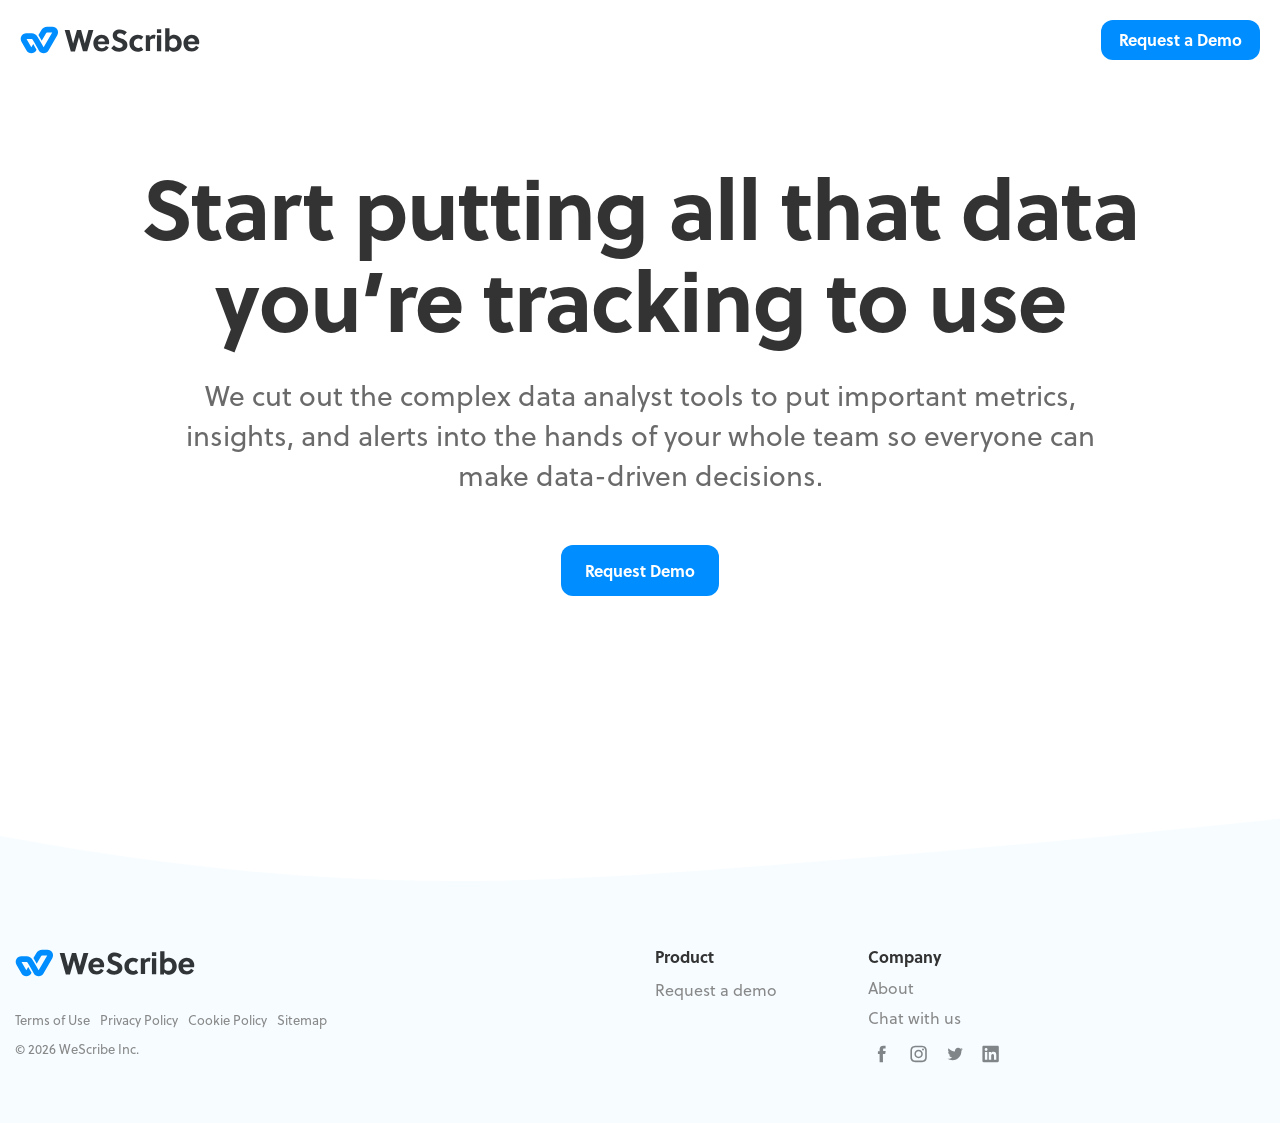
==== index.html @ 88d37bda "Add static snapshot of WeScribe marketing site Mirror of the 9 sitemap pages from the live WordPress" ====
<!DOCTYPE html>
<html lang="en-US" id="html">
<head>
  <!-- Google Tag Manager -->
  <script>(function(w,d,s,l,i){w[l]=w[l]||[];w[l].push({'gtm.start':
  new Date().getTime(),event:'gtm.js'});var f=d.getElementsByTagName(s)[0],
  j=d.createElement(s),dl=l!='dataLayer'?'&l='+l:'';j.async=true;j.src=
  'https://www.googletagmanager.com/gtm.js?id='+i+dl;f.parentNode.insertBefore(j,f);
  })(window,document,'script','dataLayer','GTM-MM86872');</script>
  <!-- End Google Tag Manager -->
	<meta charset="UTF-8">
	<meta name="viewport" content="width=device-width, initial-scale=1, shrink-to-fit=no">
  <!--[if IE]><link rel="shortcut icon" href="./wp-content/themes/wescribe-theme/favicon.ico"><![endif]-->
  <link rel="icon" href="./wp-content/themes/wescribe-theme/favicon.png">
  <link rel="apple-touch-icon-precomposed" href="./wp-content/themes/wescribe-theme/apple-touch-icon-precomposed.png">
	<link rel="profile" href="http://gmpg.org/xfn/11">
  <meta name='robots' content='max-image-preview:large' />

	<!-- This site is optimized with the Yoast SEO plugin v15.9 - https://yoast.com/wordpress/plugins/seo/ -->
	<title>WeScribe - Build a culture of clarity</title>
	<meta name="description" content="WeScribe helps team leaders keep everyone on the same page about the details that matter most." />
	<meta name="robots" content="index, follow, max-snippet:-1, max-image-preview:large, max-video-preview:-1" />
	<link rel="canonical" href="./index.html" />
	<meta property="og:locale" content="en_US" />
	<meta property="og:type" content="website" />
	<meta property="og:title" content="WeScribe - Build a culture of clarity" />
	<meta property="og:description" content="WeScribe helps team leaders keep everyone on the same page about the details that matter most." />
	<meta property="og:url" content="./index.html" />
	<meta property="og:site_name" content="WeScribe" />
	<meta property="article:publisher" content="https://www.facebook.com/WeScribeHQ/" />
	<meta property="article:modified_time" content="2021-03-30T22:20:10+00:00" />
	<meta property="og:image" content="./wp-content/uploads/2021/02/WeScribe-FacebookPostThumbnail.png" />
	<meta property="og:image:width" content="1200" />
	<meta property="og:image:height" content="628" />
	<meta name="twitter:card" content="summary_large_image" />
	<meta name="twitter:site" content="@wescribehq" />
	<script type="application/ld+json" class="yoast-schema-graph">{"@context":"https://schema.org","@graph":[{"@type":"WebSite","@id":"https://wescribe.com/#website","url":"https://wescribe.com/","name":"WeScribe","description":"Build a culture of clarity","potentialAction":[{"@type":"SearchAction","target":"https://wescribe.com/?s={search_term_string}","query-input":"required name=search_term_string"}],"inLanguage":"en-US"},{"@type":"WebPage","@id":"https://wescribe.com/#webpage","url":"https://wescribe.com/","name":"WeScribe - Build a culture of clarity","isPartOf":{"@id":"https://wescribe.com/#website"},"datePublished":"2019-04-30T07:01:51+00:00","dateModified":"2021-03-30T22:20:10+00:00","description":"WeScribe helps team leaders keep everyone on the same page about the details that matter most.","breadcrumb":{"@id":"https://wescribe.com/#breadcrumb"},"inLanguage":"en-US","potentialAction":[{"@type":"ReadAction","target":["https://wescribe.com/"]}]},{"@type":"BreadcrumbList","@id":"https://wescribe.com/#breadcrumb","itemListElement":[{"@type":"ListItem","position":1,"item":{"@type":"WebPage","@id":"https://wescribe.com/","url":"https://wescribe.com/","name":"Home"}}]}]}</script>
	<!-- / Yoast SEO plugin. -->


<link rel="alternate" type="application/rss+xml" title="WeScribe &raquo; Feed" href="https://wescribe.com/feed/" />
<link rel="alternate" type="application/rss+xml" title="WeScribe &raquo; Comments Feed" href="https://wescribe.com/comments/feed/" />
<link rel="alternate" title="oEmbed (JSON)" type="application/json+oembed" href="https://wescribe.com/wp-json/oembed/1.0/embed?url=https%3A%2F%2Fwescribe.com%2F" />
<link rel="alternate" title="oEmbed (XML)" type="text/xml+oembed" href="https://wescribe.com/wp-json/oembed/1.0/embed?url=https%3A%2F%2Fwescribe.com%2F&#038;format=xml" />
<style id="wp-img-auto-sizes-contain-inline-css">
img:is([sizes=auto i],[sizes^="auto," i]){contain-intrinsic-size:3000px 1500px}
/*# sourceURL=wp-img-auto-sizes-contain-inline-css */
</style>
<style id="wp-emoji-styles-inline-css">

	img.wp-smiley, img.emoji {
		display: inline !important;
		border: none !important;
		box-shadow: none !important;
		height: 1em !important;
		width: 1em !important;
		margin: 0 0.07em !important;
		vertical-align: -0.1em !important;
		background: none !important;
		padding: 0 !important;
	}
/*# sourceURL=wp-emoji-styles-inline-css */
</style>
<style id="wp-block-library-inline-css">
:root{--wp-block-synced-color:#7a00df;--wp-block-synced-color--rgb:122,0,223;--wp-bound-block-color:var(--wp-block-synced-color);--wp-editor-canvas-background:#ddd;--wp-admin-theme-color:#007cba;--wp-admin-theme-color--rgb:0,124,186;--wp-admin-theme-color-darker-10:#006ba1;--wp-admin-theme-color-darker-10--rgb:0,107,160.5;--wp-admin-theme-color-darker-20:#005a87;--wp-admin-theme-color-darker-20--rgb:0,90,135;--wp-admin-border-width-focus:2px}@media (min-resolution:192dpi){:root{--wp-admin-border-width-focus:1.5px}}.wp-element-button{cursor:pointer}:root .has-very-light-gray-background-color{background-color:#eee}:root .has-very-dark-gray-background-color{background-color:#313131}:root .has-very-light-gray-color{color:#eee}:root .has-very-dark-gray-color{color:#313131}:root .has-vivid-green-cyan-to-vivid-cyan-blue-gradient-background{background:linear-gradient(135deg,#00d084,#0693e3)}:root .has-purple-crush-gradient-background{background:linear-gradient(135deg,#34e2e4,#4721fb 50%,#ab1dfe)}:root .has-hazy-dawn-gradient-background{background:linear-gradient(135deg,#faaca8,#dad0ec)}:root .has-subdued-olive-gradient-background{background:linear-gradient(135deg,#fafae1,#67a671)}:root .has-atomic-cream-gradient-background{background:linear-gradient(135deg,#fdd79a,#004a59)}:root .has-nightshade-gradient-background{background:linear-gradient(135deg,#330968,#31cdcf)}:root .has-midnight-gradient-background{background:linear-gradient(135deg,#020381,#2874fc)}:root{--wp--preset--font-size--normal:16px;--wp--preset--font-size--huge:42px}.has-regular-font-size{font-size:1em}.has-larger-font-size{font-size:2.625em}.has-normal-font-size{font-size:var(--wp--preset--font-size--normal)}.has-huge-font-size{font-size:var(--wp--preset--font-size--huge)}:root .has-text-align-center{text-align:center}:root .has-text-align-left{text-align:left}:root .has-text-align-right{text-align:right}.has-fit-text{white-space:nowrap!important}#end-resizable-editor-section{display:none}.aligncenter{clear:both}.items-justified-left{justify-content:flex-start}.items-justified-center{justify-content:center}.items-justified-right{justify-content:flex-end}.items-justified-space-between{justify-content:space-between}.screen-reader-text{word-wrap:normal!important;border:0;clip-path:inset(50%);height:1px;margin:-1px;overflow:hidden;padding:0;position:absolute;width:1px;word-break:normal!important}.screen-reader-text:focus{background-color:#ddd;clip-path:none;color:#444;display:block;font-size:1em;height:auto;left:5px;line-height:normal;padding:15px 23px 14px;text-decoration:none;top:5px;width:auto;z-index:100000}html :where(.has-border-color){border-style:solid}html :where([style^=border-color],[style*=";border-color"],[style*="; border-color"]){border-style:solid}html :where([style^=border-top-color],[style*=";border-top-color"],[style*="; border-top-color"]){border-top-style:solid}html :where([style^=border-right-color],[style*=";border-right-color"],[style*="; border-right-color"]){border-right-style:solid}html :where([style^=border-bottom-color],[style*=";border-bottom-color"],[style*="; border-bottom-color"]){border-bottom-style:solid}html :where([style^=border-left-color],[style*=";border-left-color"],[style*="; border-left-color"]){border-left-style:solid}html :where([style^=border-width],[style*=";border-width"],[style*="; border-width"]){border-style:solid}html :where([style^=border-top-width],[style*=";border-top-width"],[style*="; border-top-width"]){border-top-style:solid}html :where([style^=border-right-width],[style*=";border-right-width"],[style*="; border-right-width"]){border-right-style:solid}html :where([style^=border-bottom-width],[style*=";border-bottom-width"],[style*="; border-bottom-width"]){border-bottom-style:solid}html :where([style^=border-left-width],[style*=";border-left-width"],[style*="; border-left-width"]){border-left-style:solid}html :where(img[class*=wp-image-]){height:auto;max-width:100%}:where(figure){margin:0 0 1em}html :where(.is-position-sticky){--wp-admin--admin-bar--position-offset:var(--wp-admin--admin-bar--height,0px)}@media screen and (max-width:600px){html :where(.is-position-sticky){--wp-admin--admin-bar--position-offset:0px}}

/*# sourceURL=/wp-includes/css/dist/block-library/common.min.css */
</style>
<style id="classic-theme-styles-inline-css">
/*! This file is auto-generated */
.wp-block-button__link{color:#fff;background-color:#32373c;border-radius:9999px;box-shadow:none;text-decoration:none;padding:calc(.667em + 2px) calc(1.333em + 2px);font-size:1.125em}.wp-block-file__button{background:#32373c;color:#fff;text-decoration:none}
/*# sourceURL=/wp-includes/css/classic-themes.min.css */
</style>

<style id="global-styles-inline-css">
:root{--wp--preset--aspect-ratio--square: 1;--wp--preset--aspect-ratio--4-3: 4/3;--wp--preset--aspect-ratio--3-4: 3/4;--wp--preset--aspect-ratio--3-2: 3/2;--wp--preset--aspect-ratio--2-3: 2/3;--wp--preset--aspect-ratio--16-9: 16/9;--wp--preset--aspect-ratio--9-16: 9/16;--wp--preset--color--black: #000000;--wp--preset--color--cyan-bluish-gray: #abb8c3;--wp--preset--color--white: #ffffff;--wp--preset--color--pale-pink: #f78da7;--wp--preset--color--vivid-red: #cf2e2e;--wp--preset--color--luminous-vivid-orange: #ff6900;--wp--preset--color--luminous-vivid-amber: #fcb900;--wp--preset--color--light-green-cyan: #7bdcb5;--wp--preset--color--vivid-green-cyan: #00d084;--wp--preset--color--pale-cyan-blue: #8ed1fc;--wp--preset--color--vivid-cyan-blue: #0693e3;--wp--preset--color--vivid-purple: #9b51e0;--wp--preset--gradient--vivid-cyan-blue-to-vivid-purple: linear-gradient(135deg,rgb(6,147,227) 0%,rgb(155,81,224) 100%);--wp--preset--gradient--light-green-cyan-to-vivid-green-cyan: linear-gradient(135deg,rgb(122,220,180) 0%,rgb(0,208,130) 100%);--wp--preset--gradient--luminous-vivid-amber-to-luminous-vivid-orange: linear-gradient(135deg,rgb(252,185,0) 0%,rgb(255,105,0) 100%);--wp--preset--gradient--luminous-vivid-orange-to-vivid-red: linear-gradient(135deg,rgb(255,105,0) 0%,rgb(207,46,46) 100%);--wp--preset--gradient--very-light-gray-to-cyan-bluish-gray: linear-gradient(135deg,rgb(238,238,238) 0%,rgb(169,184,195) 100%);--wp--preset--gradient--cool-to-warm-spectrum: linear-gradient(135deg,rgb(74,234,220) 0%,rgb(151,120,209) 20%,rgb(207,42,186) 40%,rgb(238,44,130) 60%,rgb(251,105,98) 80%,rgb(254,248,76) 100%);--wp--preset--gradient--blush-light-purple: linear-gradient(135deg,rgb(255,206,236) 0%,rgb(152,150,240) 100%);--wp--preset--gradient--blush-bordeaux: linear-gradient(135deg,rgb(254,205,165) 0%,rgb(254,45,45) 50%,rgb(107,0,62) 100%);--wp--preset--gradient--luminous-dusk: linear-gradient(135deg,rgb(255,203,112) 0%,rgb(199,81,192) 50%,rgb(65,88,208) 100%);--wp--preset--gradient--pale-ocean: linear-gradient(135deg,rgb(255,245,203) 0%,rgb(182,227,212) 50%,rgb(51,167,181) 100%);--wp--preset--gradient--electric-grass: linear-gradient(135deg,rgb(202,248,128) 0%,rgb(113,206,126) 100%);--wp--preset--gradient--midnight: linear-gradient(135deg,rgb(2,3,129) 0%,rgb(40,116,252) 100%);--wp--preset--font-size--small: 13px;--wp--preset--font-size--medium: 20px;--wp--preset--font-size--large: 36px;--wp--preset--font-size--x-large: 42px;--wp--preset--spacing--20: 0.44rem;--wp--preset--spacing--30: 0.67rem;--wp--preset--spacing--40: 1rem;--wp--preset--spacing--50: 1.5rem;--wp--preset--spacing--60: 2.25rem;--wp--preset--spacing--70: 3.38rem;--wp--preset--spacing--80: 5.06rem;--wp--preset--shadow--natural: 6px 6px 9px rgba(0, 0, 0, 0.2);--wp--preset--shadow--deep: 12px 12px 50px rgba(0, 0, 0, 0.4);--wp--preset--shadow--sharp: 6px 6px 0px rgba(0, 0, 0, 0.2);--wp--preset--shadow--outlined: 6px 6px 0px -3px rgb(255, 255, 255), 6px 6px rgb(0, 0, 0);--wp--preset--shadow--crisp: 6px 6px 0px rgb(0, 0, 0);}.wp-block-button{--wp--preset--dimension--25: 25%;--wp--preset--dimension--50: 50%;--wp--preset--dimension--75: 75%;--wp--preset--dimension--100: 100%;}:where(body) { margin: 0; }:where(.is-layout-flex){gap: 0.5em;}:where(.is-layout-grid){gap: 0.5em;}body .is-layout-flex{display: flex;}.is-layout-flex{flex-wrap: wrap;align-items: center;}.is-layout-flex > :is(*, div){margin: 0;}body .is-layout-grid{display: grid;}.is-layout-grid > :is(*, div){margin: 0;}body{padding-top: 0px;padding-right: 0px;padding-bottom: 0px;padding-left: 0px;}:root :where(.wp-element-button, .wp-block-button__link){background-color: #32373c;border-width: 0;color: #fff;font-family: inherit;font-size: inherit;font-style: inherit;font-weight: inherit;letter-spacing: inherit;line-height: inherit;padding-top: calc(0.667em + 2px);padding-right: calc(1.333em + 2px);padding-bottom: calc(0.667em + 2px);padding-left: calc(1.333em + 2px);text-decoration: none;text-transform: inherit;}.has-black-color{color: var(--wp--preset--color--black) !important;}.has-cyan-bluish-gray-color{color: var(--wp--preset--color--cyan-bluish-gray) !important;}.has-white-color{color: var(--wp--preset--color--white) !important;}.has-pale-pink-color{color: var(--wp--preset--color--pale-pink) !important;}.has-vivid-red-color{color: var(--wp--preset--color--vivid-red) !important;}.has-luminous-vivid-orange-color{color: var(--wp--preset--color--luminous-vivid-orange) !important;}.has-luminous-vivid-amber-color{color: var(--wp--preset--color--luminous-vivid-amber) !important;}.has-light-green-cyan-color{color: var(--wp--preset--color--light-green-cyan) !important;}.has-vivid-green-cyan-color{color: var(--wp--preset--color--vivid-green-cyan) !important;}.has-pale-cyan-blue-color{color: var(--wp--preset--color--pale-cyan-blue) !important;}.has-vivid-cyan-blue-color{color: var(--wp--preset--color--vivid-cyan-blue) !important;}.has-vivid-purple-color{color: var(--wp--preset--color--vivid-purple) !important;}.has-black-background-color{background-color: var(--wp--preset--color--black) !important;}.has-cyan-bluish-gray-background-color{background-color: var(--wp--preset--color--cyan-bluish-gray) !important;}.has-white-background-color{background-color: var(--wp--preset--color--white) !important;}.has-pale-pink-background-color{background-color: var(--wp--preset--color--pale-pink) !important;}.has-vivid-red-background-color{background-color: var(--wp--preset--color--vivid-red) !important;}.has-luminous-vivid-orange-background-color{background-color: var(--wp--preset--color--luminous-vivid-orange) !important;}.has-luminous-vivid-amber-background-color{background-color: var(--wp--preset--color--luminous-vivid-amber) !important;}.has-light-green-cyan-background-color{background-color: var(--wp--preset--color--light-green-cyan) !important;}.has-vivid-green-cyan-background-color{background-color: var(--wp--preset--color--vivid-green-cyan) !important;}.has-pale-cyan-blue-background-color{background-color: var(--wp--preset--color--pale-cyan-blue) !important;}.has-vivid-cyan-blue-background-color{background-color: var(--wp--preset--color--vivid-cyan-blue) !important;}.has-vivid-purple-background-color{background-color: var(--wp--preset--color--vivid-purple) !important;}.has-black-border-color{border-color: var(--wp--preset--color--black) !important;}.has-cyan-bluish-gray-border-color{border-color: var(--wp--preset--color--cyan-bluish-gray) !important;}.has-white-border-color{border-color: var(--wp--preset--color--white) !important;}.has-pale-pink-border-color{border-color: var(--wp--preset--color--pale-pink) !important;}.has-vivid-red-border-color{border-color: var(--wp--preset--color--vivid-red) !important;}.has-luminous-vivid-orange-border-color{border-color: var(--wp--preset--color--luminous-vivid-orange) !important;}.has-luminous-vivid-amber-border-color{border-color: var(--wp--preset--color--luminous-vivid-amber) !important;}.has-light-green-cyan-border-color{border-color: var(--wp--preset--color--light-green-cyan) !important;}.has-vivid-green-cyan-border-color{border-color: var(--wp--preset--color--vivid-green-cyan) !important;}.has-pale-cyan-blue-border-color{border-color: var(--wp--preset--color--pale-cyan-blue) !important;}.has-vivid-cyan-blue-border-color{border-color: var(--wp--preset--color--vivid-cyan-blue) !important;}.has-vivid-purple-border-color{border-color: var(--wp--preset--color--vivid-purple) !important;}.has-vivid-cyan-blue-to-vivid-purple-gradient-background{background: var(--wp--preset--gradient--vivid-cyan-blue-to-vivid-purple) !important;}.has-light-green-cyan-to-vivid-green-cyan-gradient-background{background: var(--wp--preset--gradient--light-green-cyan-to-vivid-green-cyan) !important;}.has-luminous-vivid-amber-to-luminous-vivid-orange-gradient-background{background: var(--wp--preset--gradient--luminous-vivid-amber-to-luminous-vivid-orange) !important;}.has-luminous-vivid-orange-to-vivid-red-gradient-background{background: var(--wp--preset--gradient--luminous-vivid-orange-to-vivid-red) !important;}.has-very-light-gray-to-cyan-bluish-gray-gradient-background{background: var(--wp--preset--gradient--very-light-gray-to-cyan-bluish-gray) !important;}.has-cool-to-warm-spectrum-gradient-background{background: var(--wp--preset--gradient--cool-to-warm-spectrum) !important;}.has-blush-light-purple-gradient-background{background: var(--wp--preset--gradient--blush-light-purple) !important;}.has-blush-bordeaux-gradient-background{background: var(--wp--preset--gradient--blush-bordeaux) !important;}.has-luminous-dusk-gradient-background{background: var(--wp--preset--gradient--luminous-dusk) !important;}.has-pale-ocean-gradient-background{background: var(--wp--preset--gradient--pale-ocean) !important;}.has-electric-grass-gradient-background{background: var(--wp--preset--gradient--electric-grass) !important;}.has-midnight-gradient-background{background: var(--wp--preset--gradient--midnight) !important;}.has-small-font-size{font-size: var(--wp--preset--font-size--small) !important;}.has-medium-font-size{font-size: var(--wp--preset--font-size--medium) !important;}.has-large-font-size{font-size: var(--wp--preset--font-size--large) !important;}.has-x-large-font-size{font-size: var(--wp--preset--font-size--x-large) !important;}
/*# sourceURL=global-styles-inline-css */
</style>

<link rel='stylesheet' id='arve-main-css' href='./wp-content/plugins/advanced-responsive-video-embedder/build/main.0527fdb8.css' media='all' />
<link rel='stylesheet' id='contact-form-7-css' href='./wp-content/plugins/contact-form-7/includes/css/styles.9b154629.css' media='all' />
<link rel='stylesheet' id='understrap-styles-css' href='./wp-content/themes/wescribe-theme/css/theme.min.dc6bc80a.css' media='all' />
<script id="wp-polyfill-js" src="./wp-includes/js/dist/vendor/wp-polyfill.min.de570700.js"></script>
<script async="async" id="arve-main-js" src="./wp-content/plugins/advanced-responsive-video-embedder/build/main.0527fdb8.js"></script>
<script id="jquery-core-js" src="./wp-includes/js/jquery/jquery.min.42f31d5c.js"></script>
<script id="jquery-migrate-js" src="./wp-includes/js/jquery/jquery-migrate.min.6b8fc336.js"></script>
<link rel="https://api.w.org/" href="https://wescribe.com/wp-json/" /><link rel="alternate" title="JSON" type="application/json" href="https://wescribe.com/wp-json/wp/v2/pages/5" /><link rel="EditURI" type="application/rsd+xml" title="RSD" href="https://wescribe.com/xmlrpc.php?rsd" />
<meta name="generator" content="WordPress 7.1.3" />
<link rel='shortlink' href='./index.html' />
<meta name="mobile-web-app-capable" content="yes">
<meta name="apple-mobile-web-app-capable" content="yes">
<meta name="apple-mobile-web-app-title" content="WeScribe - Build a culture of clarity">
<meta name="generator" content="Powered by WPBakery Page Builder - drag and drop page builder for WordPress."/>
<noscript><style> .wpb_animate_when_almost_visible { opacity: 1; }</style></noscript>  <link rel="stylesheet" href="./assets/external/use.typekit.net/sei1mdv.css">
</head>

<body class="home wp-singular page-template page-template-page-templates page-template-homepage page-template-page-templateshomepage-php page page-id-5 wp-embed-responsive wp-theme-wescribe-theme wpb-js-composer js-comp-ver-6.2.0 vc_responsive" itemscope itemtype="http://schema.org/WebSite">
<!-- Google Tag Manager (noscript) -->
<noscript><iframe src="https://www.googletagmanager.com/ns.html?id=GTM-MM86872"
height="0" width="0" style="display:none;visibility:hidden"></iframe></noscript>
<!-- End Google Tag Manager (noscript) -->
<div class="site" id="page">

	<!-- ******************* The Navbar Area ******************* -->
	<header id="wrapper-navbar">

		<a class="skip-link sr-only sr-only-focusable" href="./index.html#content">Skip to content</a>

		<div id="main-nav" class="navbar navbar-expand-md navbar-light" aria-labelledby="main-nav-label">

			<h2 id="main-nav-label" class="sr-only">
				Main Navigation			</h2>

      
          
            <h1 class="logo">
              <a rel="home" href="./index.html" title="WeScribe" itemprop="url">
                <svg version="1.1" id="Layer_1"  x="0px" y="0px" viewBox="0 0 200 40" style="enable-background:new 0 0 200 40;" xml:space="preserve">
                  <title>WeScribe</title>
                  <style type="text/css">
                    .st0{fill:#323538;}
                    .st1{fill:#008DFF;}
                  </style>
                  <g>
                    <g>
                      <path class="st0" d="M71.99,23.96L71.99,23.96l4.12-15.21h5.39l-6.81,23.76h-4.75L65.5,16.99l0,0l-4.44,15.68h-4.59L49.66,8.75
                        h5.39L59,23.96l0,0l4.28-15.21h4.59L71.99,23.96z"/>
                    </g>
                    <g>
                      <path class="st0" d="M86.41,24.75c0.32,2.38,1.9,4.28,4.44,4.28c2.38,0,3.49-0.95,4.59-2.69l3.17,2.06
                        c-2.06,3.01-4.28,4.44-8.08,4.44c-5.39,0-9.03-3.8-9.03-9.19s3.96-9.5,9.03-9.5c4.91,0,8.55,3.49,8.55,8.24
                        c0,0.79-0.16,1.58-0.32,2.22H86.41V24.75z M94.33,21.58c-0.16-2.06-1.58-3.49-3.49-3.49c-2.38,0-3.64,1.43-4.12,3.49H94.33z"/>
                    </g>
                    <g>
                      <path class="st0" d="M110.96,12.55c-1.58,0-3.17,0.79-3.17,2.38c0,1.9,2.22,2.38,4.12,3.01c3.49,1.11,7.45,2.69,7.45,7.6
                        c0,5.23-4.91,7.45-9.03,7.45c-3.64,0-6.49-1.43-9.03-3.96l3.17-3.17c1.9,1.9,3.49,3.01,5.86,3.01c1.9,0,3.8-0.95,3.8-3.01
                        s-2.22-2.85-4.59-3.64c-3.17-1.11-6.49-2.53-6.49-7.13s3.8-6.65,7.76-6.65c3.01,0,5.39,0.95,7.92,2.85l-2.85,3.49
                        C114.61,13.51,112.86,12.55,110.96,12.55z"/>
                    </g>
                    <g>
                      <path class="st0" d="M136.94,30.77c-1.74,1.58-3.8,2.22-6.34,2.22c-5.23,0-9.03-3.8-9.03-9.35c0-5.23,3.8-9.35,9.19-9.35
                        c2.38,0,4.59,0.79,6.34,2.22l-2.53,3.33c-0.95-0.95-2.06-1.43-3.49-1.43c-2.69,0-4.59,2.38-4.59,5.23c0,3.01,2.06,5.23,4.59,5.23
                        c1.27,0,2.38-0.32,3.49-1.43L136.94,30.77z"/>
                    </g>
                    <g>
                      <path class="st0" d="M144.23,16.99c0.95-1.58,2.38-2.85,4.12-2.85c0.95,0,1.74,0.16,2.38,0.48l-1.11,4.28
                        c-0.48-0.32-1.11-0.48-1.74-0.48c-1.43,0-2.69,0.79-3.33,1.9v12.04h-4.75V14.61h4.12L144.23,16.99z"/>
                    </g>
                    <g>
                      <path class="st0" d="M152.15,12.24V8.12h4.75v4.12H152.15z M152.15,32.51v-17.9h4.75v17.9H152.15z"/>
                    </g>
                    <g>
                      <path class="st0" d="M166.09,7.01v9.5c1.27-1.58,3.49-2.22,5.23-2.22c4.75,0,8.4,4.28,8.4,9.35s-3.49,9.35-8.4,9.35
                        c-1.9,0-4.28-0.63-5.54-2.53l-0.32,2.22h-4.12V7.01H166.09z M166.09,26.81c1.27,1.43,2.53,1.9,4.12,1.9
                        c3.17,0,4.59-2.69,4.59-5.23c0-2.69-1.74-5.07-4.44-5.07c-1.58,0-3.17,0.63-4.28,2.38V26.81z"/>
                    </g>
                    <g>
                      <path class="st0" d="M186.53,24.75c0.32,2.38,1.9,4.28,4.44,4.28c2.38,0,3.49-0.95,4.59-2.69l3.17,2.06
                        c-2.06,3.01-4.28,4.44-8.08,4.44c-5.39,0-9.03-3.8-9.03-9.19s3.96-9.5,9.03-9.5c4.91,0,8.55,3.49,8.55,8.24
                        c0,0.79-0.16,1.58-0.32,2.22h-12.36V24.75z M194.29,21.58c-0.16-2.06-1.58-3.49-3.49-3.49c-2.38,0-3.64,1.43-4.12,3.49H194.29z"/>
                    </g>
                  </g>
                  <path class="st1" d="M41.42,8.46c-1.12-1.93-3.12-3.09-5.35-3.09h-6.01c-2.64,0-5.1,1.42-6.42,3.71l-3.16,5.4l3.65,6.33l4.99-8.56v0
                    c0.19-0.33,0.55-0.54,0.94-0.54h5.74l-9.54,16.42l-3.18-5.51v0l-3.66-6.33l0.04-0.08l-0.04,0.08C18.1,14,15.64,12.58,13,12.58H6.99
                    c-2.23,0-4.23,1.16-5.35,3.09c-1.12,1.94-1.12,4.24,0,6.18l5.59,9.69c1.12,1.94,3.12,3.09,5.35,3.09s4.24-1.15,5.35-3.09l0.44-0.77
                    l-3.66-6.33l-2.13,3.7l-5.32-9.22H13c0.39,0,0.74,0.21,0.94,0.54l1.83,3.17l3.66,6.34l1.49,2.58c1.12,1.93,3.12,3.09,5.35,3.09
                    c2.23,0,4.24-1.15,5.35-3.09l9.81-16.89C42.54,12.71,42.54,10.4,41.42,8.46z"/>
                </svg>
              </a>
            </h1>

          
        <div id="mobile-nav-toggle">
          <button class="hamburger hamburger--squeeze is-inactive" type="button">
            <span class="hamburger-box">
              <span class="hamburger-inner"></span>
            </span>
          </button>
        </div>

        <div id="navbarNavDropdown" class="collapse navbar-collapse">
				<!-- The WordPress Menu goes here -->
				        <ul class="auth-btns small-screen">
          
                <li class="hide">
                  <a href="https://app.wescribe.com/login" class="btn">Login</a>
                </li>
                <li class="hide">
                  <a href="https://app.wescribe.com/signup" class="btn">Signup</a>
                </li>
                <li>
                  <a href="./demo/index.html" class="btn">Request a Demo</a>
                </li>
                      </ul>
      </div>
      
      <ul class="auth-btns large-screen">
        
              <li class="hide">
                <a href="https://app.wescribe.com/login" class="btn">Login</a>
              </li>
              <li class="hide">
                <a href="https://app.wescribe.com/signup" class="btn">Signup</a>
              </li>
              <li>
                  <a href="./demo/index.html" class="btn">Request a Demo</a>
                </li>
                  </ul>

    </div><!-- .site-navigation -->

  </header><!-- #wrapper-navbar end -->

  <div id="mobile-navigation">
    <div class="mobile-navigation-content">
      <nav>
                <ul>
          <li><a href="https://app.wescribe.com/login" class="btn btn-medium btn-primary-outline">Login</a></li>
          <li><a href="https://app.wescribe.com/signup" class="btn btn-medium btn-primary">Signup</a></li>
        </ul>
      </nav>
    </div>
  </div>

<div class="wrapper" id="page-wrapper">

  <div class="homepage-hero">
  <div class="container-fluid" style="position: relative;">
    <div class="row hero-row">

      <div class="col-md-12">
        <div class="hero-content hero-fadein-text">
          <h2 class="h1 max-1000">
            Start putting all that data you’re tracking to use
          </h2>
          <p>
            We cut out the complex data analyst tools to put important metrics, insights, and alerts into the hands of your whole team so everyone can make data-driven decisions.
          </p>
          <a href="./demo/index.html" class="btn btn-large hide" onClick="_gaq.push(['_trackEvent', 'Demo', 'click', 'Homepage hero button', '0']);">Request a Demo</a>
          <a href="./demo/index.html" class="btn btn-large hide" onClick="ga('send', 'event', [Demo], [Request Demo Button], [Homepage Hero Request Demo v2]);">Request Demo</a>
          <a href="./demo/index.html" class="btn btn-large hide" onClick="ga('send', 'event', 'Demo', 'Request Demo Button', 'Homepage Hero Request Demo v3');">Request Demo</a>
          <a href="./demo/index.html" class="btn btn-large" onClick="gtag('event','click',{'event_category':'clicktrack','event_label':'conversionv3'});">Request Demo</a>
          <a href="./demo/index.html" class="btn btn-large hide" onclick="ga('send', 'event', 'eventForm', 'eventCotizar', 'eventHome');">Universal analytics.js </a>
          <a href="./demo/index.html" class="btn btn-large hide" onclick="gtag('event', 'eventCotizar', {'event_category' : 'eventForm', 'event_label' : 'eventHome'});"> Global Site Tag gtag.js</a>
        </div>
      </div>
      <div class="col-md-12 hero-fadein-visuals hide">
        <img data-src="./wp-content/themes/wescribe-theme/img/homepage/hero-background-shape.svg" alt="Hero Background" class="hero-bg lazy" />
        <div class="hero-visuals">
          <div class="hero-visuals-content">
            <div class="editor hero-visual">
              <img data-src="./wp-content/themes/wescribe-theme/img/homepage/hero-visual-editor.png" alt="Update editor" class="lazy" />
            </div>
            <div class="editor-dropzone hero-visual dropzone-fade">
              <img data-src="./wp-content/themes/wescribe-theme/img/homepage/hero-visual-editor-dropzone.png" alt="Update editor dropzone" class="lazy default-styling" />
            </div>
            <div class="file1 hero-visual bounce1">
              <img data-src="./wp-content/themes/wescribe-theme/img/homepage/hero-visual-file1.png" alt="File attachment" class="lazy" />
            </div>
            <div class="chart hero-visual side-bounce">
              <img data-src="./wp-content/themes/wescribe-theme/img/homepage/hero-visual-chart.png" alt="Chart" class="lazy" />
            </div>
            <div class="file2 hero-visual bounce2">
              <img data-src="./wp-content/themes/wescribe-theme/img/homepage/hero-visual-file2.png" alt="File attachment" class="lazy" />
            </div>
          </div>
        </div>
      </div>
    </div>
  </div>
</div>

</div><!-- #page-wrapper -->


<div class="pre-footer-cta hide">
  <div class="container-fluid">
    <div class="row">
      <div class="col-12">
          <div class="team-emojis">
            <div class="emoji one">🙋🏻</div>
            <div class="emoji two">🙌</div>
            <div class="emoji three">🙋🏾‍♀️</div>
          </div>
          <h3 class="mb-4">Try WeScribe with your team</h3>
          <a href="https://app.wescribe.com/signup" class="btn btn-large">Start your free account</a>
      </div>
    </div>
  </div>
</div>

<footer>
  <div class="container-fluid">
    <div class="row">
      <div class="col-12 col-md-6 order-md-last">
        <div class="row">
          <div class="col-4 footer-nav-col">
            <div class="nav-heading">Product</div>
            <ul>
              <li><a href="./index.html" class="hide">Features</a></li>
              <li class="hide"><a href="./pricing/index.html">Pricing</a></li>
              <li><a href="./demo/index.html">Request a demo</a></li>
            </ul>
          </div>

          <div class="col-4 footer-nav-col hide">
            <div class="nav-heading">Solutions</div>
            <ul>
              <li><a href="./index.html">Link</a></li>
              <li><a href="./index.html">Link</a></li>
              <li><a href="./index.html">Link</a></li>
              <li><a href="./index.html">Link</a></li>
            </ul>
          </div>

          <div class="col-4 footer-nav-col">
            <div class="nav-heading">Company</div>
            <ul>
              <li><a href="./about/index.html">About</a></li>
              <li><a class="drift-open-chat">Chat with us</a></li>
              <li>
                <ul class="social">
                  <li><a href="https://facebook.com/wescribehq" class="facebook" target="_blank" onClick="_gaq.push([‘_trackEvent’, ‘Footer Social’, ‘click’, ‘Facebook’, ‘0’]);">Facebook</a></li>
                  <li><a href="https://instagram.com/wescribehq" class="instagram" target="_blank" onClick="_gaq.push([‘_trackEvent’, ‘Footer Social’, ‘click’, ‘Instagram’, ‘0’]);">>Instagram</a></li>
                  <li><a href="https://twitter.com/wescribehq" class="twitter" target="_blank" onClick="_gaq.push([‘_trackEvent’, ‘Footer Social’, ‘click’, ‘Twitter’, ‘0’]);">>Twitter</a></li>
                  <li><a href="https://www.linkedin.com/company/wescribehq/" class="linkedin" target="_blank" onClick="_gaq.push([‘_trackEvent’, ‘Footer Social’, ‘click’, ‘LinkedIn’, ‘0’]);">>LinkedIn</a></li>
                </ul>
              </li>
            </ul>

          </div>
        </div>
      </div>
      <div class="col-12 col-md-6">
        <svg version="1.1" id="footer-logo"  x="0px" y="0px" viewBox="0 0 200 40" style="enable-background:new 0 0 200 40;" xml:space="preserve">
          <title>WeScribe</title>
          <style type="text/css">
            .st0{fill:#323538;}
            .st1{fill:#008DFF;}
          </style>
          <g>
            <g>
              <path class="st0" d="M71.99,23.96L71.99,23.96l4.12-15.21h5.39l-6.81,23.76h-4.75L65.5,16.99l0,0l-4.44,15.68h-4.59L49.66,8.75
                h5.39L59,23.96l0,0l4.28-15.21h4.59L71.99,23.96z"/>
            </g>
            <g>
              <path class="st0" d="M86.41,24.75c0.32,2.38,1.9,4.28,4.44,4.28c2.38,0,3.49-0.95,4.59-2.69l3.17,2.06
                c-2.06,3.01-4.28,4.44-8.08,4.44c-5.39,0-9.03-3.8-9.03-9.19s3.96-9.5,9.03-9.5c4.91,0,8.55,3.49,8.55,8.24
                c0,0.79-0.16,1.58-0.32,2.22H86.41V24.75z M94.33,21.58c-0.16-2.06-1.58-3.49-3.49-3.49c-2.38,0-3.64,1.43-4.12,3.49H94.33z"/>
            </g>
            <g>
              <path class="st0" d="M110.96,12.55c-1.58,0-3.17,0.79-3.17,2.38c0,1.9,2.22,2.38,4.12,3.01c3.49,1.11,7.45,2.69,7.45,7.6
                c0,5.23-4.91,7.45-9.03,7.45c-3.64,0-6.49-1.43-9.03-3.96l3.17-3.17c1.9,1.9,3.49,3.01,5.86,3.01c1.9,0,3.8-0.95,3.8-3.01
                s-2.22-2.85-4.59-3.64c-3.17-1.11-6.49-2.53-6.49-7.13s3.8-6.65,7.76-6.65c3.01,0,5.39,0.95,7.92,2.85l-2.85,3.49
                C114.61,13.51,112.86,12.55,110.96,12.55z"/>
            </g>
            <g>
              <path class="st0" d="M136.94,30.77c-1.74,1.58-3.8,2.22-6.34,2.22c-5.23,0-9.03-3.8-9.03-9.35c0-5.23,3.8-9.35,9.19-9.35
                c2.38,0,4.59,0.79,6.34,2.22l-2.53,3.33c-0.95-0.95-2.06-1.43-3.49-1.43c-2.69,0-4.59,2.38-4.59,5.23c0,3.01,2.06,5.23,4.59,5.23
                c1.27,0,2.38-0.32,3.49-1.43L136.94,30.77z"/>
            </g>
            <g>
              <path class="st0" d="M144.23,16.99c0.95-1.58,2.38-2.85,4.12-2.85c0.95,0,1.74,0.16,2.38,0.48l-1.11,4.28
                c-0.48-0.32-1.11-0.48-1.74-0.48c-1.43,0-2.69,0.79-3.33,1.9v12.04h-4.75V14.61h4.12L144.23,16.99z"/>
            </g>
            <g>
              <path class="st0" d="M152.15,12.24V8.12h4.75v4.12H152.15z M152.15,32.51v-17.9h4.75v17.9H152.15z"/>
            </g>
            <g>
              <path class="st0" d="M166.09,7.01v9.5c1.27-1.58,3.49-2.22,5.23-2.22c4.75,0,8.4,4.28,8.4,9.35s-3.49,9.35-8.4,9.35
                c-1.9,0-4.28-0.63-5.54-2.53l-0.32,2.22h-4.12V7.01H166.09z M166.09,26.81c1.27,1.43,2.53,1.9,4.12,1.9
                c3.17,0,4.59-2.69,4.59-5.23c0-2.69-1.74-5.07-4.44-5.07c-1.58,0-3.17,0.63-4.28,2.38V26.81z"/>
            </g>
            <g>
              <path class="st0" d="M186.53,24.75c0.32,2.38,1.9,4.28,4.44,4.28c2.38,0,3.49-0.95,4.59-2.69l3.17,2.06
                c-2.06,3.01-4.28,4.44-8.08,4.44c-5.39,0-9.03-3.8-9.03-9.19s3.96-9.5,9.03-9.5c4.91,0,8.55,3.49,8.55,8.24
                c0,0.79-0.16,1.58-0.32,2.22h-12.36V24.75z M194.29,21.58c-0.16-2.06-1.58-3.49-3.49-3.49c-2.38,0-3.64,1.43-4.12,3.49H194.29z"/>
            </g>
          </g>
          <path class="st1" d="M41.42,8.46c-1.12-1.93-3.12-3.09-5.35-3.09h-6.01c-2.64,0-5.1,1.42-6.42,3.71l-3.16,5.4l3.65,6.33l4.99-8.56v0
            c0.19-0.33,0.55-0.54,0.94-0.54h5.74l-9.54,16.42l-3.18-5.51v0l-3.66-6.33l0.04-0.08l-0.04,0.08C18.1,14,15.64,12.58,13,12.58H6.99
            c-2.23,0-4.23,1.16-5.35,3.09c-1.12,1.94-1.12,4.24,0,6.18l5.59,9.69c1.12,1.94,3.12,3.09,5.35,3.09s4.24-1.15,5.35-3.09l0.44-0.77
            l-3.66-6.33l-2.13,3.7l-5.32-9.22H13c0.39,0,0.74,0.21,0.94,0.54l1.83,3.17l3.66,6.34l1.49,2.58c1.12,1.93,3.12,3.09,5.35,3.09
            c2.23,0,4.24-1.15,5.35-3.09l9.81-16.89C42.54,12.71,42.54,10.4,41.42,8.46z"/>
        </svg>
        <ul class="legal-terms">
          <li><a href="./terms-of-use/index.html">Terms of Use</a></li>
          <li><a href="./privacy-policy/index.html">Privacy Policy</a></li>
          <li><a href="./cookie-policy/index.html">Cookie Policy</a></li>
          <li><a href="./sitemap/index.html">Sitemap</a></li>
        </ul>
        <div class="copyright">&copy; 2026 WeScribe Inc.</div>
      </div>
      </div>
    </div>
  </div>
</div>

</footer>

</div><!-- wrapper end -->

</div><!-- #page we need this extra closing tag here -->

<script type="speculationrules">
{"prefetch":[{"source":"document","where":{"and":[{"href_matches":"/*"},{"not":{"href_matches":["/wp-*.php","/wp-admin/*","/wp-content/uploads/*","/wp-content/*","/wp-content/plugins/*","/wp-content/themes/wescribe-theme/*","/*\\?(.+)"]}},{"not":{"selector_matches":"a[rel~=\"nofollow\"]"}},{"not":{"selector_matches":".no-prefetch, .no-prefetch a"}}]},"eagerness":"conservative"}]}
</script>
<script id="wp-hooks-js" src="./wp-includes/js/dist/hooks.min.a45b6de2.js"></script>
<script id="wp-i18n-js" src="./wp-includes/js/dist/i18n.min.56159663.js"></script>
<script id="wp-i18n-js-after">
wp.i18n.setLocaleData( { 'text direction\u0004ltr': [ 'ltr' ] } );
//# sourceURL=wp-i18n-js-after
</script>
<script id="wp-private-apis-js" src="./wp-includes/js/dist/private-apis.min.e90a0c37.js"></script>
<script id="wp-url-js" src="./wp-includes/js/dist/url.min.a9395e6f.js"></script>
<script id="wp-api-fetch-js" src="./wp-includes/js/dist/api-fetch.min.868a95d3.js"></script>
<script id="wp-api-fetch-js-after">
wp.apiFetch.use( wp.apiFetch.createRootURLMiddleware( "https://wescribe.com/wp-json/" ) );
wp.apiFetch.nonceMiddleware = wp.apiFetch.createNonceMiddleware( "e716a8a793" );
wp.apiFetch.use( wp.apiFetch.nonceMiddleware );
wp.apiFetch.use( wp.apiFetch.mediaUploadMiddleware );
wp.apiFetch.nonceEndpoint = "https://wescribe.com/wp-admin/admin-ajax.php?action=rest-nonce";
//# sourceURL=wp-api-fetch-js-after
</script>
<script id="contact-form-7-js-extra">
var wpcf7 = [];
//# sourceURL=contact-form-7-js-extra
</script>
<script id="contact-form-7-js" src="./wp-content/plugins/contact-form-7/includes/js/index.9b154629.js"></script>
<script id="understrap-scripts-js" src="./wp-content/themes/wescribe-theme/js/theme.min.9eede578.js"></script>
<script id="wp-emoji-settings" type="application/json">
{"baseUrl":"https://s.w.org/images/core/emoji/17.0.2/72x72/","ext":".png","svgUrl":"https://s.w.org/images/core/emoji/17.0.2/svg/","svgExt":".svg","source":{"concatemoji":"https://wescribe.com/wp-includes/js/wp-emoji-release.min.js?ver=7.1.3"}}
</script>
<script type="module">
/*! This file is auto-generated */
var e="script#wp-emoji-settings",t=document.querySelector(e);if(!(t instanceof HTMLScriptElement))throw new Error("Element missing: "+e);const r=JSON.parse(t.text),s=(window._wpemojiSettings=r,"wpEmojiSettingsSupports"),o=["flag","emoji"];function i(e){try{var t={supportTests:e,timestamp:(new Date).valueOf()};sessionStorage.setItem(s,JSON.stringify(t))}catch(e){}}function c(e,t,n){e.clearRect(0,0,e.canvas.width,e.canvas.height),e.fillText(t,0,0);t=new Uint32Array(e.getImageData(0,0,e.canvas.width,e.canvas.height).data);e.clearRect(0,0,e.canvas.width,e.canvas.height),e.fillText(n,0,0);const r=new Uint32Array(e.getImageData(0,0,e.canvas.width,e.canvas.height).data);return t.every((e,t)=>e===r[t])}function p(e,t){e.clearRect(0,0,e.canvas.width,e.canvas.height),e.fillText(t,0,0);var n=e.getImageData(16,16,1,1);for(let e=0;e<n.data.length;e++)if(0!==n.data[e])return!1;return!0}function u(e,t,n,r){switch(t){case"flag":return n(e,"\ud83c\udff3\ufe0f\u200d\u26a7\ufe0f","\ud83c\udff3\ufe0f\u200b\u26a7\ufe0f")?!1:!n(e,"\ud83c\udde8\ud83c\uddf6","\ud83c\udde8\u200b\ud83c\uddf6")&&!n(e,"\ud83c\udff4\udb40\udc67\udb40\udc62\udb40\udc65\udb40\udc6e\udb40\udc67\udb40\udc7f","\ud83c\udff4\u200b\udb40\udc67\u200b\udb40\udc62\u200b\udb40\udc65\u200b\udb40\udc6e\u200b\udb40\udc67\u200b\udb40\udc7f");case"emoji":return!r(e,"\ud83e\u1fac8")}return!1}function f(e,t,n,r){let a;const s=(a="undefined"!=typeof WorkerGlobalScope&&self instanceof WorkerGlobalScope?new OffscreenCanvas(300,150):document.createElement("canvas")).getContext("2d",{willReadFrequently:!0}),o=(s.textBaseline="top",s.font="600 32px Arial",{});return e.forEach(e=>{o[e]=t(s,e,n,r)}),o}function a(e){var t=document.createElement("script");t.src=e,t.defer=!0,document.head.appendChild(t)}r.supports={everything:!0,everythingExceptFlag:!0},new Promise(t=>{let n=function(){try{var e=JSON.parse(sessionStorage.getItem(s));if("object"==typeof e&&"number"==typeof e.timestamp&&(new Date).valueOf()<e.timestamp+604800&&"object"==typeof e.supportTests)return e.supportTests}catch(e){}return null}();if(!n){if("undefined"!=typeof Worker&&"undefined"!=typeof OffscreenCanvas&&"undefined"!=typeof URL&&URL.createObjectURL&&"undefined"!=typeof Blob)try{var e="postMessage("+f.toString()+"("+[JSON.stringify(o),u.toString(),c.toString(),p.toString()].join(",")+"));",r=new Blob([e],{type:"text/javascript"});const a=new Worker(URL.createObjectURL(r),{name:"wpTestEmojiSupports"});return void(a.onmessage=e=>{i(n=e.data),a.terminate(),t(n)})}catch(e){}i(n=f(o,u,c,p))}t(n)}).then(e=>{for(const n in e)r.supports[n]=e[n],r.supports.everything=r.supports.everything&&r.supports[n],"flag"!==n&&(r.supports.everythingExceptFlag=r.supports.everythingExceptFlag&&r.supports[n]);var t;r.supports.everythingExceptFlag=r.supports.everythingExceptFlag&&!r.supports.flag,r.supports.everything||((t=r.source||{}).concatemoji?a(t.concatemoji):t.wpemoji&&t.twemoji&&(a(t.twemoji),a(t.wpemoji)))});
//# sourceURL=https://wescribe.com/wp-includes/js/wp-emoji-loader.min.js
</script>

<script src="./assets/external/ajax.googleapis.com/ajax/libs/jquery/3.4.1/jquery.min.js"></script>
<script src="./wp-content/themes/wescribe-theme/js/lazyload.min.js"></script>
<script>
  var lazyLoadInstance = new LazyLoad({
    elements_selector: ".lazy"
  });
</script>
<script src="./wp-content/themes/wescribe-theme/js/wescribe.js"></script>
<script type="text/javascript" src="./assets/external/cdn.jsdelivr.net/npm/slick-carousel@1.8.1/slick/slick.min.js"></script>

</body>

</html>
---- wp-content/plugins/advanced-responsive-video-embedder/build/main.0527fdb8.css ----
#html .arve{display:block;width:100%;margin-bottom:1.5em}#html .arve::after{display:table;clear:both;content:""}#html .arve.alignleft{margin-top:.4em;margin-right:1.5em}#html .arve.alignright{margin-top:.4em;margin-left:1.5em}#html .arve [hidden],#html .arve[hidden]{display:none}#html .arve-inner{display:block;width:auto;padding:0;margin:0}#html .arve-embed{position:relative;display:block;width:100%;max-height:100vh;padding:0;margin:0;overflow:hidden}#html .arve-ar{display:block}#html .arve-embed--has-aspect-ratio{overflow:hidden}#html .arve-embed--16by9::before{display:block;padding-top:56.25%;content:""}#html .arve-thumbnail,#html .arve-play-btn,#html .arve-iframe{position:absolute;top:0;bottom:0;left:0;width:100%;height:100%;padding:0;margin:0;border:0}#html .arve-video{width:100%;height:auto;padding:0;margin:0}#html .arve-promote-link{float:right;font-family:"Open Sans","Sagoe UI",Arvo,Lato,arial,sans-serif;font-size:.8em}.components-button--arve-thumbnail{display:block;height:auto}
---- wp-content/plugins/contact-form-7/includes/css/styles.9b154629.css ----
.wpcf7 .screen-reader-response {
	position: absolute;
	overflow: hidden;
	clip: rect(1px, 1px, 1px, 1px);
	height: 1px;
	width: 1px;
	margin: 0;
	padding: 0;
	border: 0;
}

.wpcf7 form .wpcf7-response-output {
	margin: 2em 0.5em 1em;
	padding: 0.2em 1em;
	border: 2px solid #00a0d2; /* Blue */
}

.wpcf7 form.init .wpcf7-response-output,
.wpcf7 form.resetting .wpcf7-response-output,
.wpcf7 form.submitting .wpcf7-response-output {
	display: none;
}

.wpcf7 form.sent .wpcf7-response-output {
	border-color: #46b450; /* Green */
}

.wpcf7 form.failed .wpcf7-response-output,
.wpcf7 form.aborted .wpcf7-response-output {
	border-color: #dc3232; /* Red */
}

.wpcf7 form.spam .wpcf7-response-output {
	border-color: #f56e28; /* Orange */
}

.wpcf7 form.invalid .wpcf7-response-output,
.wpcf7 form.unaccepted .wpcf7-response-output {
	border-color: #ffb900; /* Yellow */
}

.wpcf7-form-control-wrap {
	position: relative;
}

.wpcf7-not-valid-tip {
	color: #dc3232;
	font-size: 1em;
	font-weight: normal;
	display: block;
}

.use-floating-validation-tip .wpcf7-not-valid-tip {
	position: relative;
	top: -2ex;
	left: 1em;
	z-index: 100;
	border: 1px solid #dc3232;
	background: #fff;
	padding: .2em .8em;
	width: 24em;
}

.wpcf7-list-item {
	display: inline-block;
	margin: 0 0 0 1em;
}

.wpcf7-list-item-label::before,
.wpcf7-list-item-label::after {
	content: " ";
}

.wpcf7 .ajax-loader {
	visibility: hidden;
	display: inline-block;
	background-color: #23282d; /* Dark Gray 800 */
	opacity: 0.75;
	width: 24px;
	height: 24px;
	border: none;
	border-radius: 100%;
	padding: 0;
	margin: 0 24px;
	position: relative;
}

.wpcf7 form.submitting .ajax-loader {
	visibility: visible;
}

.wpcf7 .ajax-loader::before {
	content: '';
	position: absolute;
	background-color: #fbfbfc; /* Light Gray 100 */
	top: 4px;
	left: 4px;
	width: 6px;
	height: 6px;
	border: none;
	border-radius: 100%;
	transform-origin: 8px 8px;
	animation-name: spin;
	animation-duration: 1000ms;
	animation-timing-function: linear;
	animation-iteration-count: infinite;
}

@media (prefers-reduced-motion: reduce) {
	.wpcf7 .ajax-loader::before {
		animation-name: blink;
		animation-duration: 2000ms;
	}
}

@keyframes spin {
	from {
		transform: rotate(0deg);
	}

	to {
		transform: rotate(360deg);
	}
}

@keyframes blink {
	from {
		opacity: 0;
	}

	50% {
		opacity: 1;
	}

	to {
		opacity: 0;
	}
}

.wpcf7 input[type="file"] {
	cursor: pointer;
}

.wpcf7 input[type="file"]:disabled {
	cursor: default;
}

.wpcf7 .wpcf7-submit:disabled {
	cursor: not-allowed;
}

.wpcf7 input[type="url"],
.wpcf7 input[type="email"],
.wpcf7 input[type="tel"] {
	direction: ltr;
}
---- assets/external/use.typekit.net/sei1mdv.css ----
/*
 * The Typekit service used to deliver this font or fonts for use on websites
 * is provided by Adobe and is subject to these Terms of Use
 * http://www.adobe.com/products/eulas/tou_typekit. For font license
 * information, see the list below.
 *
 * soleil:
 *   - http://typekit.com/eulas/00000000000000003b9aef83
 *   - http://typekit.com/eulas/00000000000000003b9aef7e
 *   - http://typekit.com/eulas/00000000000000003b9aef81
 *
 * © 2009-2026 Adobe Systems Incorporated. All Rights Reserved.
 */
/*{"last_published":"2019-01-30 19:08:41 UTC"}*/

@import url("../p.typekit.net/p.2ab9ae7e.css");

@font-face {
font-family:"soleil";
src:url("./af/1f781f/00000000000000003b9aef83/27/l.b9f6dff9.woff2") format("woff2"),url("./af/1f781f/00000000000000003b9aef83/27/d.b9f6dff9.woff") format("woff"),url("./af/1f781f/00000000000000003b9aef83/27/a.b9f6dff9.otf") format("opentype");
font-display:auto;font-style:normal;font-weight:700;font-stretch:normal;
}

@font-face {
font-family:"soleil";
src:url("./af/2e4bb3/00000000000000003b9aef7e/27/l.0a69e489.woff2") format("woff2"),url("./af/2e4bb3/00000000000000003b9aef7e/27/d.0a69e489.woff") format("woff"),url("./af/2e4bb3/00000000000000003b9aef7e/27/a.0a69e489.otf") format("opentype");
font-display:auto;font-style:normal;font-weight:400;font-stretch:normal;
}

@font-face {
font-family:"soleil";
src:url("./af/273d01/00000000000000003b9aef81/27/l.c330bb3f.woff2") format("woff2"),url("./af/273d01/00000000000000003b9aef81/27/d.c330bb3f.woff") format("woff"),url("./af/273d01/00000000000000003b9aef81/27/a.c330bb3f.otf") format("opentype");
font-display:auto;font-style:normal;font-weight:600;font-stretch:normal;
}

.tk-soleil { font-family: "soleil",sans-serif; }
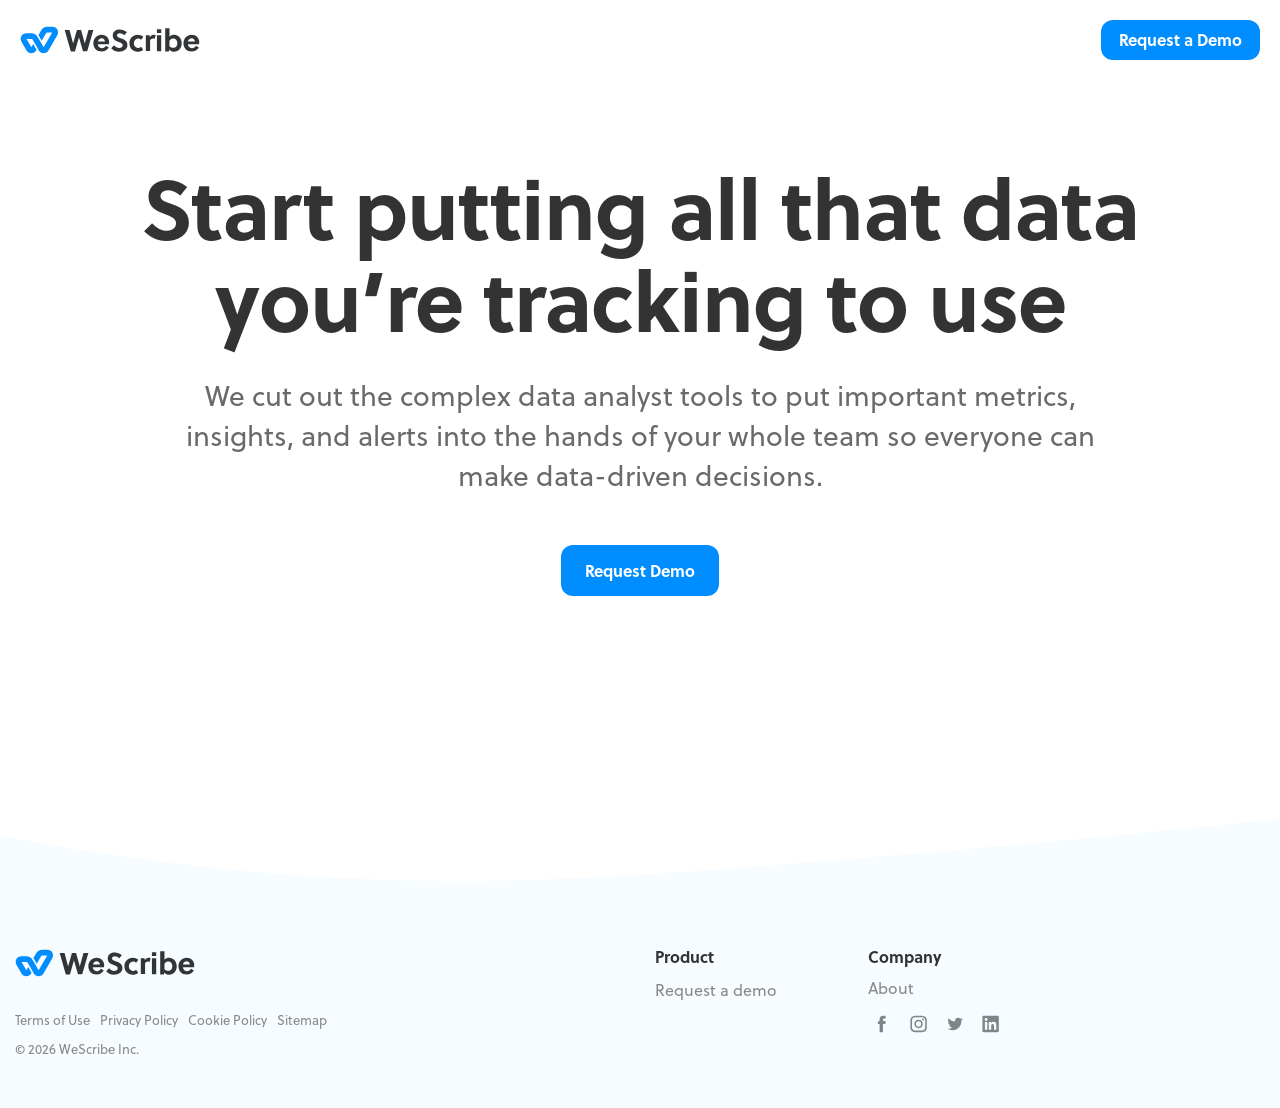
==== commit e40060d2: "Remove "Chat with us" Drift link from footer on all pages Drift chat is no longer loaded on the site" ====
--- a/index.html
+++ b/index.html
@@ -317,7 +317,6 @@
             <div class="nav-heading">Company</div>
             <ul>
               <li><a href="./about/index.html">About</a></li>
-              <li><a class="drift-open-chat">Chat with us</a></li>
               <li>
                 <ul class="social">
                   <li><a href="https://facebook.com/wescribehq" class="facebook" target="_blank" onClick="_gaq.push([‘_trackEvent’, ‘Footer Social’, ‘click’, ‘Facebook’, ‘0’]);">Facebook</a></li>
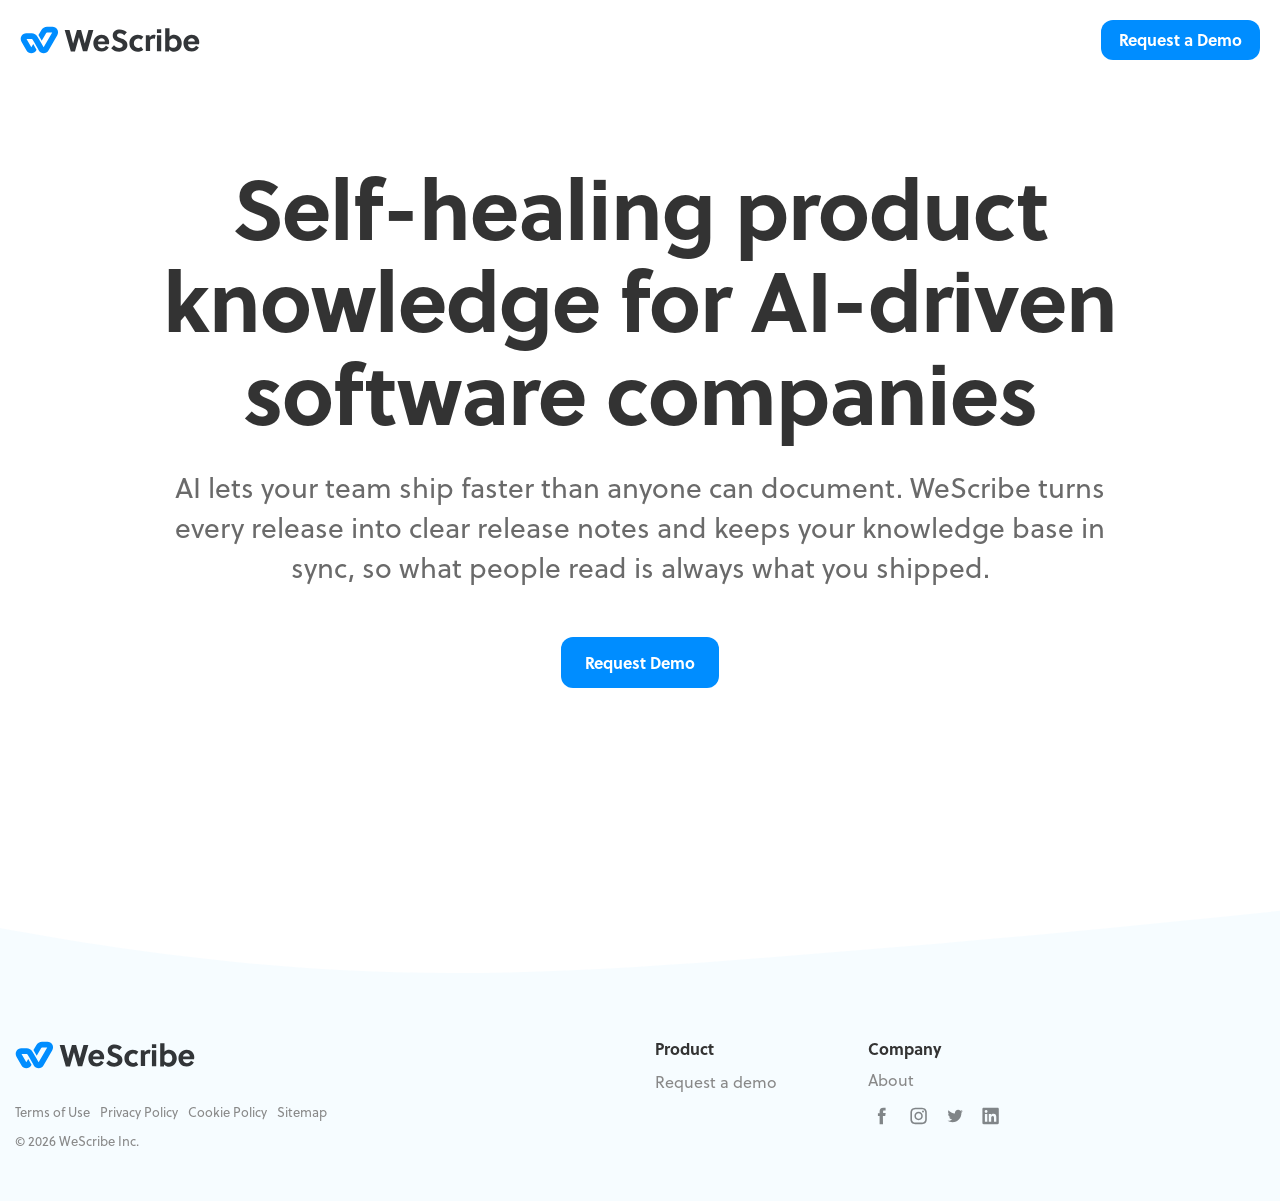
==== commit 19af0005: "Rewrite homepage hero around self-healing product knowledge New heading and supporting copy focused " ====
--- a/index.html
+++ b/index.html
@@ -231,10 +231,10 @@
       <div class="col-md-12">
         <div class="hero-content hero-fadein-text">
           <h2 class="h1 max-1000">
-            Start putting all that data you’re tracking to use
+            Self-healing product knowledge for AI-driven software companies
           </h2>
           <p>
-            We cut out the complex data analyst tools to put important metrics, insights, and alerts into the hands of your whole team so everyone can make data-driven decisions.
+            AI lets your team ship faster than anyone can document. WeScribe turns every release into clear release notes and keeps your knowledge base in sync, so what people read is always what you shipped.
           </p>
           <a href="./demo/index.html" class="btn btn-large hide" onClick="_gaq.push(['_trackEvent', 'Demo', 'click', 'Homepage hero button', '0']);">Request a Demo</a>
           <a href="./demo/index.html" class="btn btn-large hide" onClick="ga('send', 'event', [Demo], [Request Demo Button], [Homepage Hero Request Demo v2]);">Request Demo</a>
@@ -303,16 +303,6 @@
             </ul>
           </div>
 
-          <div class="col-4 footer-nav-col hide">
-            <div class="nav-heading">Solutions</div>
-            <ul>
-              <li><a href="./index.html">Link</a></li>
-              <li><a href="./index.html">Link</a></li>
-              <li><a href="./index.html">Link</a></li>
-              <li><a href="./index.html">Link</a></li>
-            </ul>
-          </div>
-
           <div class="col-4 footer-nav-col">
             <div class="nav-heading">Company</div>
             <ul>
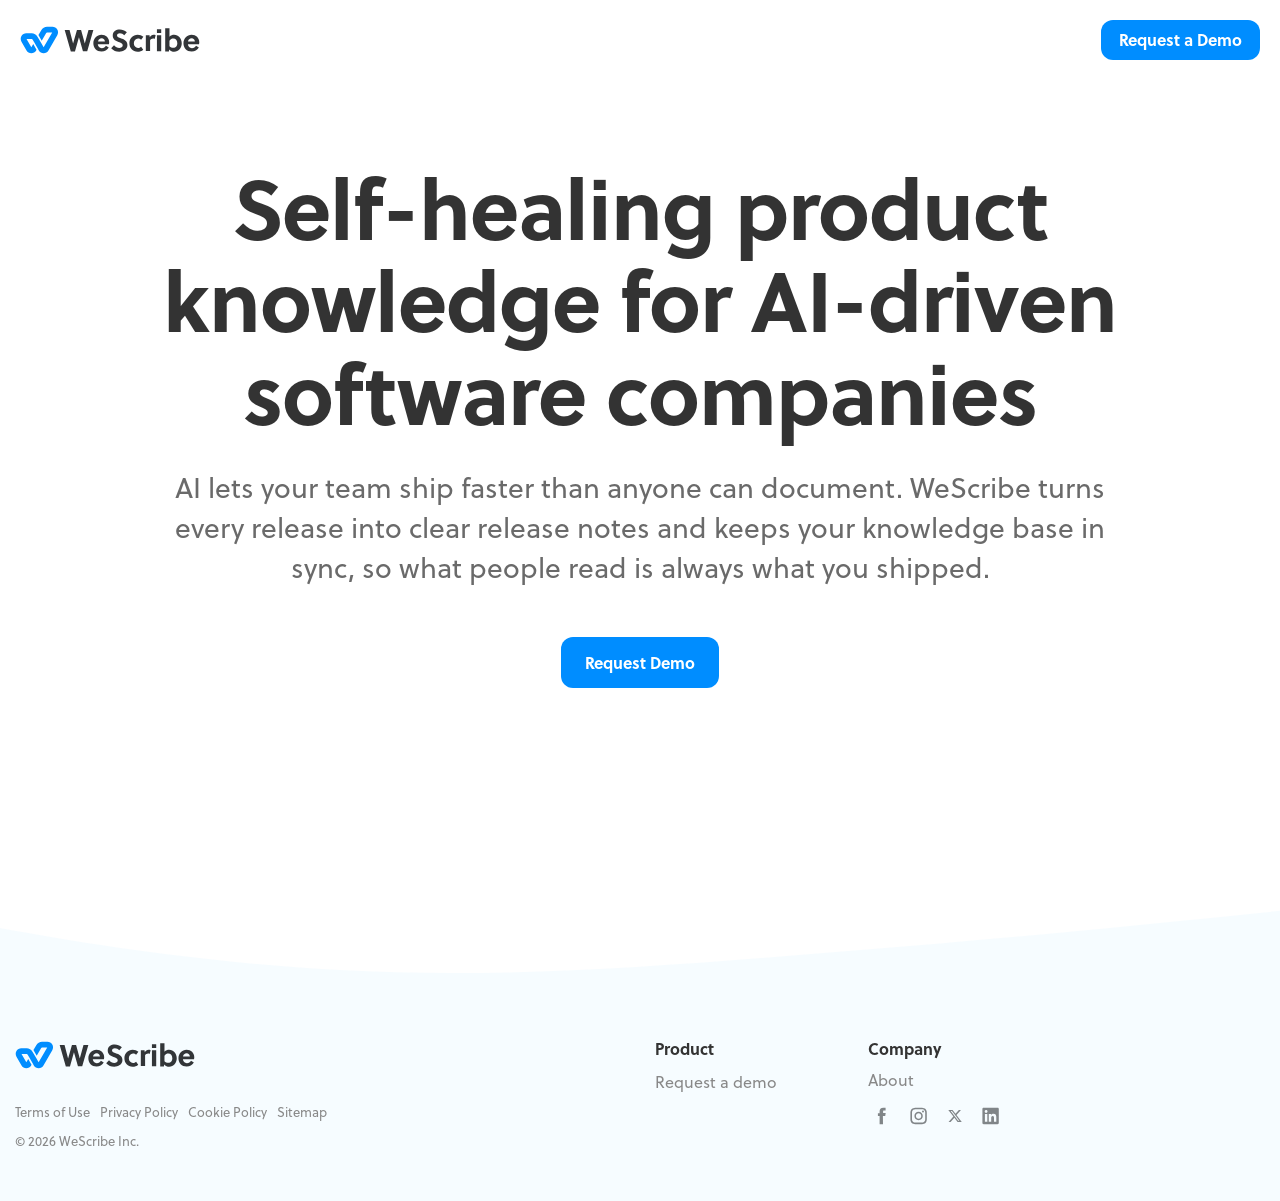
==== commit ca448eea: "Replace footer Twitter bird with X logo Swap the bird in the social sprite for the X mark, point the" ====
--- a/index.html
+++ b/index.html
@@ -310,9 +310,9 @@
               <li>
                 <ul class="social">
                   <li><a href="https://facebook.com/wescribehq" class="facebook" target="_blank" onClick="_gaq.push([‘_trackEvent’, ‘Footer Social’, ‘click’, ‘Facebook’, ‘0’]);">Facebook</a></li>
-                  <li><a href="https://instagram.com/wescribehq" class="instagram" target="_blank" onClick="_gaq.push([‘_trackEvent’, ‘Footer Social’, ‘click’, ‘Instagram’, ‘0’]);">>Instagram</a></li>
-                  <li><a href="https://twitter.com/wescribehq" class="twitter" target="_blank" onClick="_gaq.push([‘_trackEvent’, ‘Footer Social’, ‘click’, ‘Twitter’, ‘0’]);">>Twitter</a></li>
-                  <li><a href="https://www.linkedin.com/company/wescribehq/" class="linkedin" target="_blank" onClick="_gaq.push([‘_trackEvent’, ‘Footer Social’, ‘click’, ‘LinkedIn’, ‘0’]);">>LinkedIn</a></li>
+                  <li><a href="https://instagram.com/wescribehq" class="instagram" target="_blank" onClick="_gaq.push([‘_trackEvent’, ‘Footer Social’, ‘click’, ‘Instagram’, ‘0’]);">Instagram</a></li>
+                  <li><a href="https://x.com/wescribehq" class="twitter" target="_blank" onClick="_gaq.push([‘_trackEvent’, ‘Footer Social’, ‘click’, ‘X’, ‘0’]);">X</a></li>
+                  <li><a href="https://www.linkedin.com/company/wescribehq/" class="linkedin" target="_blank" onClick="_gaq.push([‘_trackEvent’, ‘Footer Social’, ‘click’, ‘LinkedIn’, ‘0’]);">LinkedIn</a></li>
                 </ul>
               </li>
             </ul>
